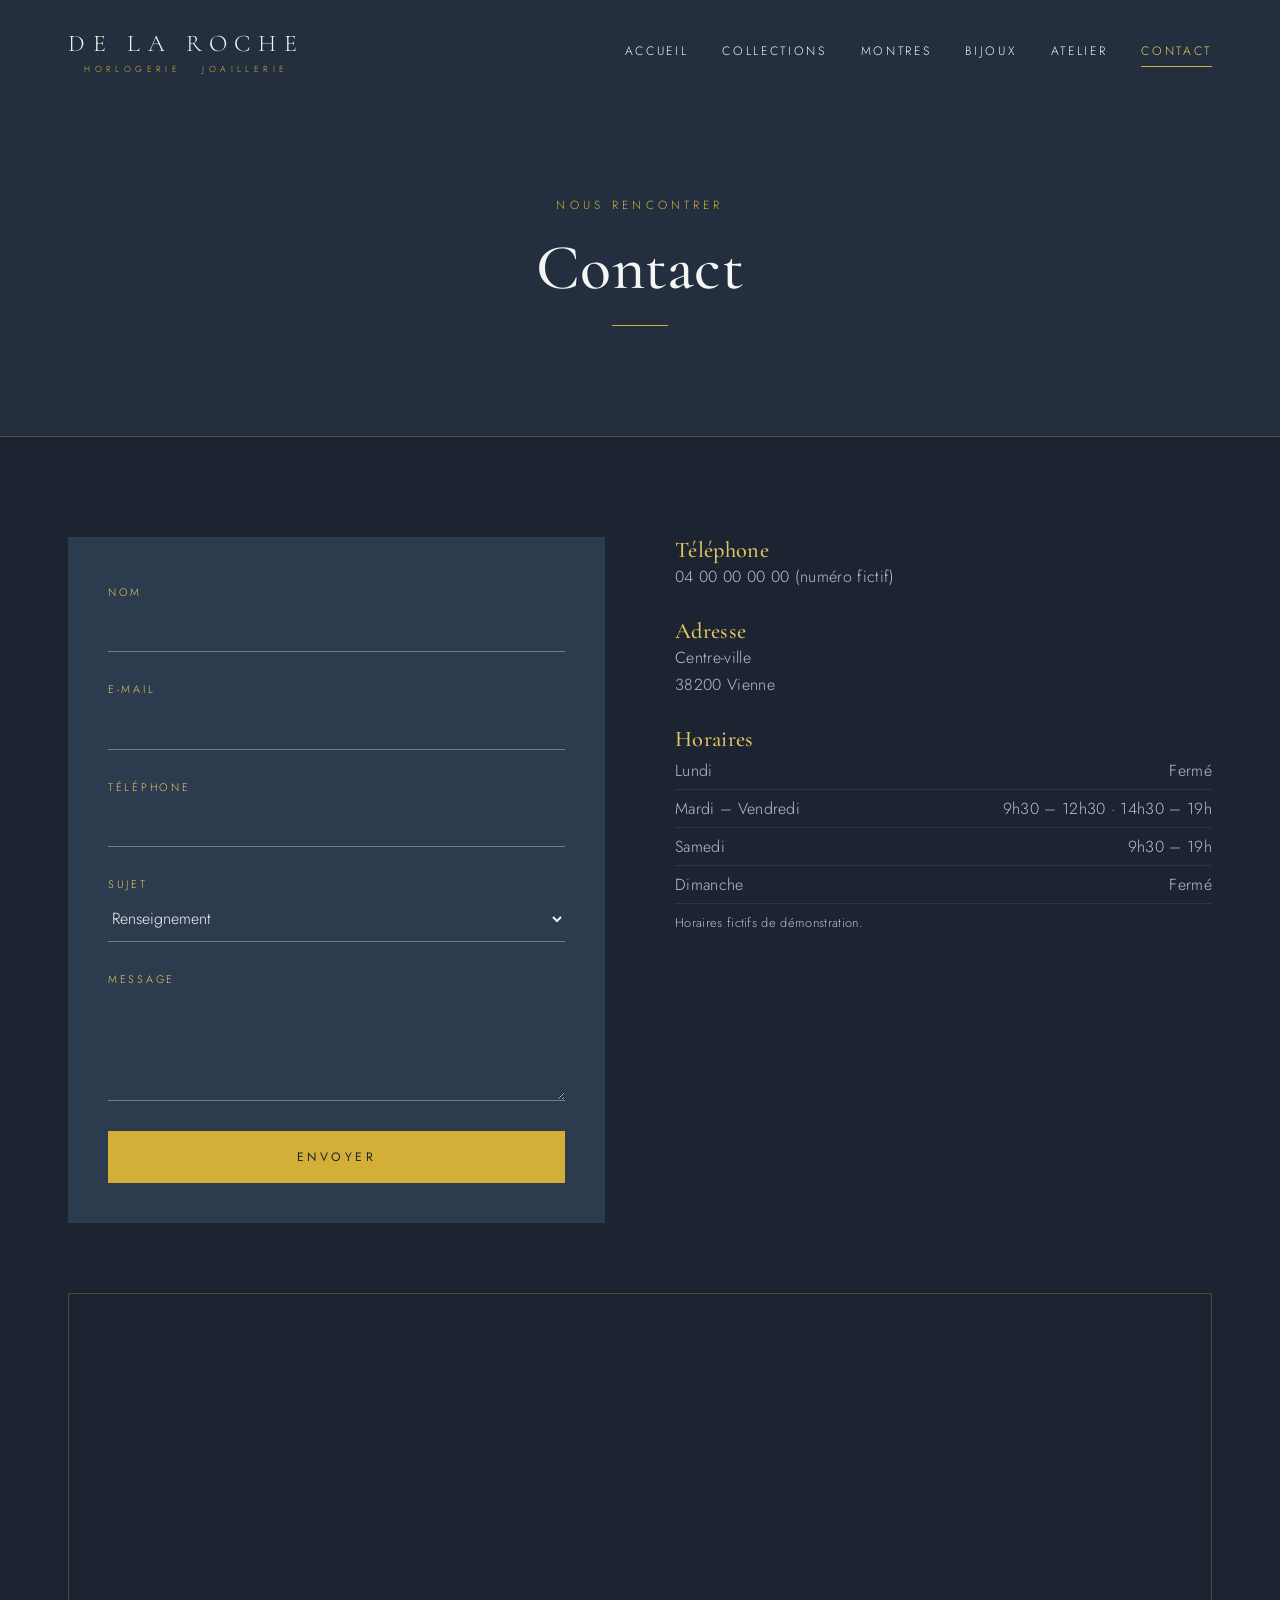
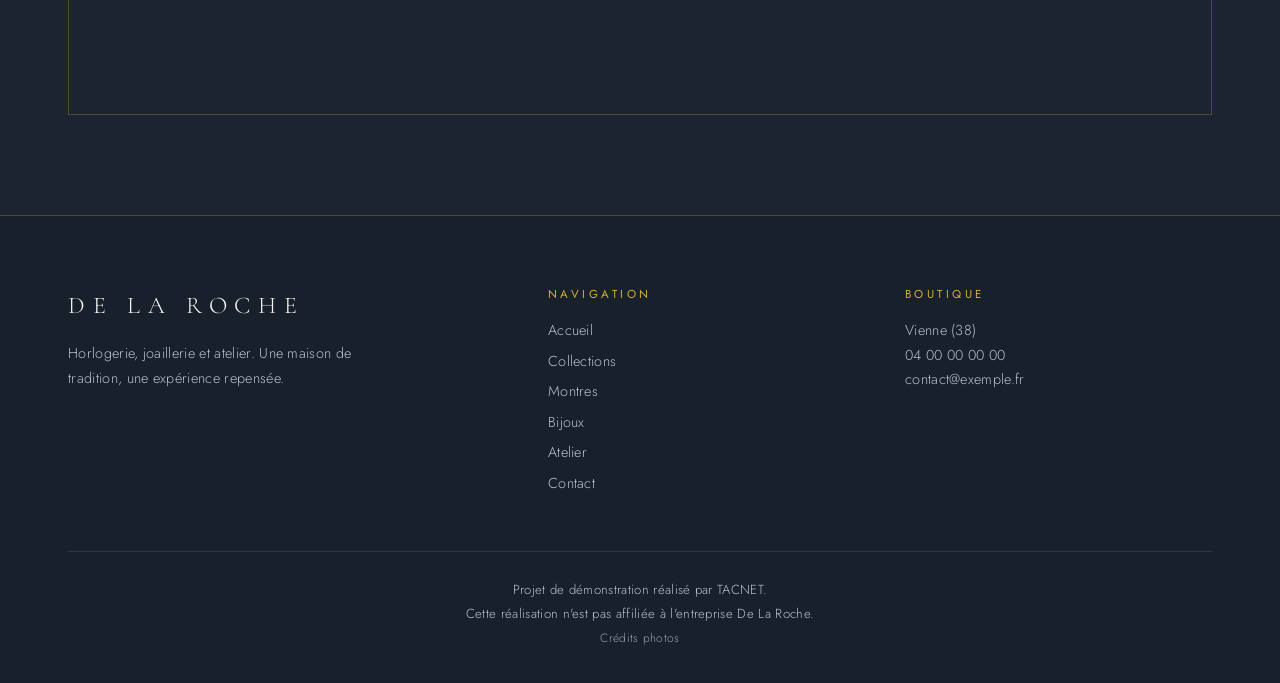
==== contact.html @ eddabe51 "Add files via upload" ====
<!DOCTYPE html>
<html lang="fr"><head><meta charset="utf-8"><meta name="viewport" content="width=device-width,initial-scale=1">
<title>Contact — De La Roche (démonstration)</title>
<link href="https://fonts.googleapis.com/css2?family=Cormorant+Garamond:ital,wght@0,400;0,500;1,400&family=Jost:wght@300;400&display=swap" rel="stylesheet">
<link rel="stylesheet" href="style.css"></head><body>
<header></header>
<main>
<div class="page-head"><span class="eyebrow">Nous rencontrer</span><h1>Contact</h1><div class="rule" style="margin:20px auto"></div></div>
<section><div class="wrap"><div class="contact">
<div class="formbox"><form id="contactForm">
<div><label for="n">Nom</label><input id="n" required></div>
<div><label for="e">E-mail</label><input id="e" type="email" required></div>
<div><label for="t">Téléphone</label><input id="t" type="tel"></div>
<div><label for="s">Sujet</label><select id="s"><option>Renseignement</option><option>Montres</option><option>Bijoux</option><option>Atelier</option><option>Estimation</option></select></div>
<div><label for="m">Message</label><textarea id="m" required></textarea></div>
<button class="btn" type="submit">Envoyer</button>
<div class="ok" id="ok">Merci. Ceci est une démonstration : aucun message n'a été envoyé.</div>
</form></div>
<div>
<div class="info-item"><h3>Téléphone</h3><p>04 00 00 00 00 (numéro fictif)</p></div>
<div class="info-item"><h3>Adresse</h3><p>Centre-ville<br>38200 Vienne</p></div>
<div class="info-item"><h3>Horaires</h3><table><tr><td>Lundi</td><td>Fermé</td></tr><tr><td>Mardi – Vendredi</td><td>9h30 – 12h30 · 14h30 – 19h</td></tr><tr><td>Samedi</td><td>9h30 – 19h</td></tr><tr><td>Dimanche</td><td>Fermé</td></tr></table><p style="font-size:.8rem;margin-top:8px">Horaires fictifs de démonstration.</p></div>
</div></div>
<div class="map"><iframe title="Carte de Vienne" loading="lazy" src="https://www.openstreetmap.org/export/embed.html?bbox=4.8620%2C45.5160%2C4.9100%2C45.5380&layer=mapnik"></iframe></div>
</div></section>
</main>
<footer></footer>
<script src="script.js"></script></body></html>
---- style.css ----
:root{--bg:#1b2430;--sec:#232f3e;--card:#2d3b4f;--text:#f5f5f5;--gold:#d4af37;--gold-soft:#e6c964;--mute:#b9c2ce;--line:rgba(212,175,55,.28)}
*{box-sizing:border-box;margin:0;padding:0}
html{scroll-behavior:smooth}
body{background:var(--bg);color:var(--text);font-family:'Jost','Helvetica Neue',Arial,sans-serif;font-weight:300;line-height:1.7;letter-spacing:.02em}
h1,h2,h3{font-family:'Cormorant Garamond',Georgia,serif;font-weight:500;line-height:1.15}
a{color:inherit;text-decoration:none}
img{display:block;max-width:100%}
.eyebrow{font-size:.74rem;letter-spacing:.35em;text-transform:uppercase;color:var(--gold)}
.wrap{max-width:1200px;margin:0 auto;padding:0 28px}
section{padding:100px 0;background:var(--bg)}
section.alt{background:var(--sec)}
.rule{width:56px;height:1px;background:var(--gold);margin:22px 0}
.center{text-align:center}.center .rule{margin:22px auto}
h2{font-size:clamp(2rem,4vw,3.2rem)}
.lead{max-width:620px;color:var(--mute)}.center .lead{margin:0 auto}

header{position:fixed;inset:0 0 auto 0;z-index:50;transition:.4s;padding:24px 0}
header.solid{background:rgba(27,36,48,.96);backdrop-filter:blur(10px);padding:12px 0;border-bottom:1px solid var(--line)}
.nav{display:flex;align-items:center;justify-content:space-between}
.logo{font-family:'Cormorant Garamond',serif;font-size:1.5rem;letter-spacing:.32em;text-transform:uppercase}
.logo small{display:block;font:300 .55rem 'Jost',sans-serif;letter-spacing:.5em;color:var(--gold);text-align:center;margin-top:-2px}
nav ul{display:flex;gap:34px;list-style:none}
nav a{font-size:.76rem;letter-spacing:.22em;text-transform:uppercase;padding:6px 0;border-bottom:1px solid transparent;transition:.3s}
nav a:hover,nav a.on{color:var(--gold-soft);border-color:var(--gold)}
.burger{display:none;background:none;border:0;color:var(--text);font-size:1.6rem;cursor:pointer}

.btn{display:inline-block;padding:16px 38px;border:1px solid var(--gold);background:var(--gold);color:#1b2430;font-size:.76rem;font-weight:400;letter-spacing:.28em;text-transform:uppercase;transition:.35s;cursor:pointer;font-family:inherit}
.btn:hover{background:transparent;color:var(--gold-soft)}
.btn.ghost{background:transparent;color:var(--gold-soft)}.btn.ghost:hover{background:var(--gold);color:#1b2430}

.hero{min-height:100vh;display:flex;align-items:center;position:relative;overflow:hidden;padding:130px 0 90px}
.hero-bg{position:absolute;inset:0;background:url(images/hero.jpg) center/cover;animation:zoom 22s ease-out both;filter:brightness(1.25) saturate(1.05)}
.hero::before{content:"";position:absolute;inset:0;z-index:1;background:linear-gradient(95deg,rgba(27,36,48,.95) 0%,rgba(27,36,48,.8) 38%,rgba(27,36,48,0) 72%)}
.hero::after{content:"";position:absolute;inset:0;z-index:1;background:linear-gradient(0deg,var(--bg) 0%,transparent 22%)}
@keyframes zoom{from{transform:scale(1.12)}to{transform:scale(1)}}
.hero .wrap{position:relative;z-index:2;width:100%}
.hero-bg{background-position:100% 50%;background-size:auto 115%;background-repeat:no-repeat;background-color:#2a2420}
.hero-text{max-width:620px;animation:rise 1.2s .2s both}
@keyframes rise{from{opacity:0;transform:translateY(30px)}}
.hero h1{font-size:clamp(2.4rem,5vw,4.4rem);margin:24px 0}
.hero h1 em{color:var(--gold-soft);font-style:italic}
.hero p{color:#e4e8ee;font-size:1.15rem;max-width:480px;margin-bottom:44px}
.hero-badges{position:absolute;z-index:2;bottom:60px;right:max(28px,calc((100vw - 1200px)/2 + 28px));display:flex;gap:40px;font-size:.7rem;letter-spacing:.25em;text-transform:uppercase;color:var(--gold-soft)}
.hero-badges b{display:block;font:500 2rem 'Cormorant Garamond',serif;letter-spacing:0;color:var(--text)}

.page-head{padding:190px 0 90px;text-align:center;position:relative;background:var(--sec);border-bottom:1px solid var(--line)}
.page-head.img{background-size:cover;background-position:center}
.page-head.img::before{content:"";position:absolute;inset:0;background:linear-gradient(rgba(27,36,48,.78),rgba(27,36,48,.9))}
.page-head>*{position:relative}
.page-head h1{font-size:clamp(2.4rem,5vw,4rem);margin:14px 0}

.grid{display:grid;gap:28px}
.g3{grid-template-columns:repeat(3,1fr)}.g2{grid-template-columns:repeat(2,1fr)}.g4{grid-template-columns:repeat(4,1fr)}

.tile{position:relative;aspect-ratio:4/5;overflow:hidden;border:1px solid var(--line);display:flex;flex-direction:column;justify-content:flex-end;padding:30px;background:var(--card)}
.tile img{position:absolute;inset:0;width:100%;height:100%;object-fit:cover;transition:transform 1.2s cubic-bezier(.2,.7,.2,1)}
.tile::after{content:"";position:absolute;inset:0;background:linear-gradient(0deg,rgba(27,36,48,.92) 0%,rgba(27,36,48,.15) 55%)}
.tile:hover img{transform:scale(1.07)}
.tile h3,.tile span,.tile p{position:relative;z-index:2}
.tile h3{font-size:1.9rem}
.tile span{font-size:.7rem;letter-spacing:.25em;text-transform:uppercase;color:var(--gold-soft)}
.tile p{font-size:.88rem;color:#e4e8ee;max-height:0;opacity:0;overflow:hidden;transition:.5s}
.tile:hover p{max-height:60px;opacity:1}
.tile.wide{grid-column:span 2;aspect-ratio:auto;min-height:340px}

.split{display:grid;grid-template-columns:1fr 1fr;gap:80px;align-items:center}
.photo{position:relative}
.photo img{width:100%;aspect-ratio:4/5;object-fit:cover;border:1px solid var(--line)}
.photo::before{content:"";position:absolute;inset:18px -18px -18px 18px;border:1px solid var(--gold);z-index:-1}
.stats{display:grid;grid-template-columns:repeat(3,1fr);gap:20px;margin-top:36px}
.stats b{display:block;font:500 2.6rem 'Cormorant Garamond',serif;color:var(--gold)}
.stats small{font-size:.7rem;letter-spacing:.2em;text-transform:uppercase;color:var(--mute)}

.product{background:var(--card);border:1px solid transparent;transition:.4s;overflow:hidden}
.product:hover{border-color:var(--gold);transform:translateY(-5px);box-shadow:0 20px 40px rgba(0,0,0,.25)}
.product .img{aspect-ratio:1;overflow:hidden;background:var(--sec)}
.product .img img{width:100%;height:100%;object-fit:cover;transition:transform 1.2s cubic-bezier(.2,.7,.2,1)}
.product:hover .img img{transform:scale(1.07)}
.product .info{padding:22px 24px 28px}
.product small{font-size:.66rem;letter-spacing:.28em;text-transform:uppercase;color:var(--gold-soft)}
.product h3{font-size:1.5rem;margin:4px 0}
.product p{font-size:.9rem;color:var(--mute)}
.product .more{display:inline-block;margin-top:14px;font-size:.7rem;letter-spacing:.25em;text-transform:uppercase;color:var(--gold-soft);border-bottom:1px solid var(--gold)}
.filters{display:flex;gap:12px;justify-content:center;flex-wrap:wrap;margin-bottom:50px}
.filters button{background:none;border:1px solid var(--line);color:var(--text);padding:10px 22px;font:inherit;font-size:.72rem;letter-spacing:.22em;text-transform:uppercase;cursor:pointer;transition:.3s}
.filters button:hover,.filters button.on{background:var(--gold);color:#1b2430;border-color:var(--gold)}
.product.hide{display:none}

.service{background:var(--card);border:1px solid transparent;transition:.4s;overflow:hidden}
.service:hover{border-color:var(--gold)}
.service img{width:100%;aspect-ratio:3/2;object-fit:cover}
.service div{padding:28px 30px 34px}
.service .n{font:500 1.6rem 'Cormorant Garamond',serif;color:var(--gold)}
.service h3{font-size:1.7rem;margin:2px 0 8px}
.service p{color:var(--mute);font-size:.95rem}

.banner{text-align:center;position:relative;background:linear-gradient(rgba(27,36,48,.82),rgba(27,36,48,.9)),url(images/atelier-3.jpg) center/cover}
.banner h2{margin:16px 0 34px}

.contact{display:grid;grid-template-columns:1fr 1fr;gap:70px}
.info-item{margin-bottom:28px}
.info-item h3{font-size:1.4rem;color:var(--gold-soft)}
.info-item p,.info-item td{color:var(--mute)}
table{border-collapse:collapse;width:100%}td{padding:5px 0;border-bottom:1px solid rgba(255,255,255,.08)}td:last-child{text-align:right}
.formbox{background:var(--card);padding:40px}
form{display:grid;gap:22px}
label{font-size:.68rem;letter-spacing:.25em;text-transform:uppercase;color:var(--gold-soft)}
input,textarea,select{width:100%;background:transparent;border:0;border-bottom:1px solid rgba(245,245,245,.35);color:var(--text);padding:10px 0;font:inherit;outline:0;transition:.3s}
select option{background:var(--card);color:var(--text)}
input:focus,textarea:focus,select:focus{border-color:var(--gold)}
textarea{min-height:110px;resize:vertical}
.ok{display:none;color:var(--gold-soft);border:1px solid var(--gold);padding:14px 18px;font-size:.9rem}
.map{margin-top:70px;border:1px solid var(--line)}
.map iframe{display:block;width:100%;height:420px;border:0}

footer{background:#18202b;padding:70px 0 34px;border-top:1px solid var(--line);font-size:.9rem;color:var(--mute)}
.foot{display:grid;grid-template-columns:1.4fr 1fr 1fr;gap:50px;margin-bottom:50px}
footer .logo{color:var(--text)}
footer h4{font:400 .72rem 'Jost',sans-serif;letter-spacing:.3em;text-transform:uppercase;color:var(--gold);margin-bottom:16px}
footer li{list-style:none;margin-bottom:6px}footer li a:hover,.disclaimer a:hover{color:var(--gold-soft)}
.disclaimer{border-top:1px solid rgba(255,255,255,.1);padding-top:26px;text-align:center;font-size:.82rem;line-height:1.8}
.credits-list li{margin:8px 0;color:var(--mute);font-size:.92rem}

.reveal{opacity:0;transform:translateY(30px);transition:1s cubic-bezier(.2,.7,.2,1)}
.reveal.in{opacity:1;transform:none}

@media(max-width:900px){
.split,.contact,.foot{grid-template-columns:1fr}
.g3,.g4{grid-template-columns:repeat(2,1fr)}
.hero-badges{display:none}.hero::before{background:rgba(27,36,48,.75)}
section{padding:80px 0}.split{gap:50px}.photo::before{inset:12px -8px -12px 8px}
.burger{display:block}
nav ul{position:fixed;inset:0 0 0 30%;background:var(--bg);flex-direction:column;justify-content:center;padding:40px;transform:translateX(100%);transition:.4s;border-left:1px solid var(--line)}
nav ul.open{transform:none}.formbox{padding:28px}}
@media(max-width:560px){.g3,.g4,.g2{grid-template-columns:1fr}.tile.wide{grid-column:auto}.tile{aspect-ratio:1}.stats{grid-template-columns:1fr}.tile p{max-height:60px;opacity:1}}
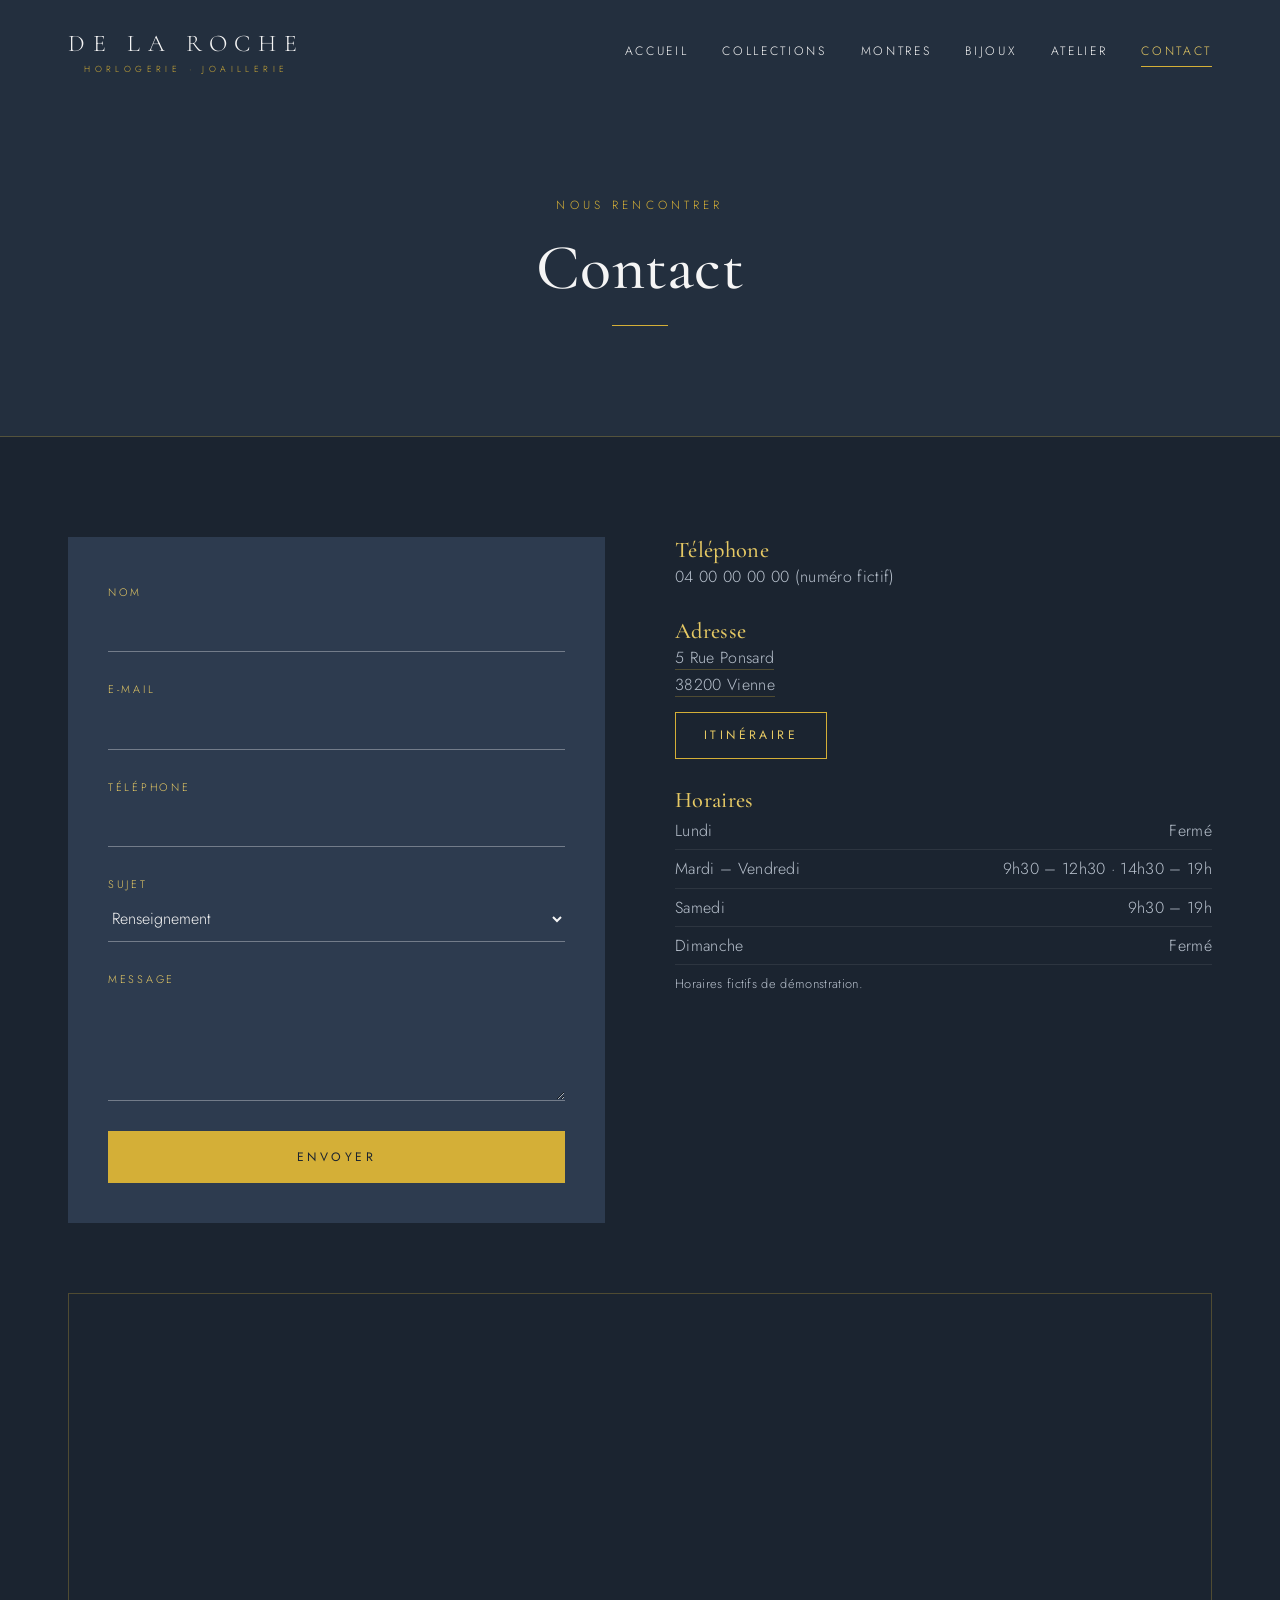
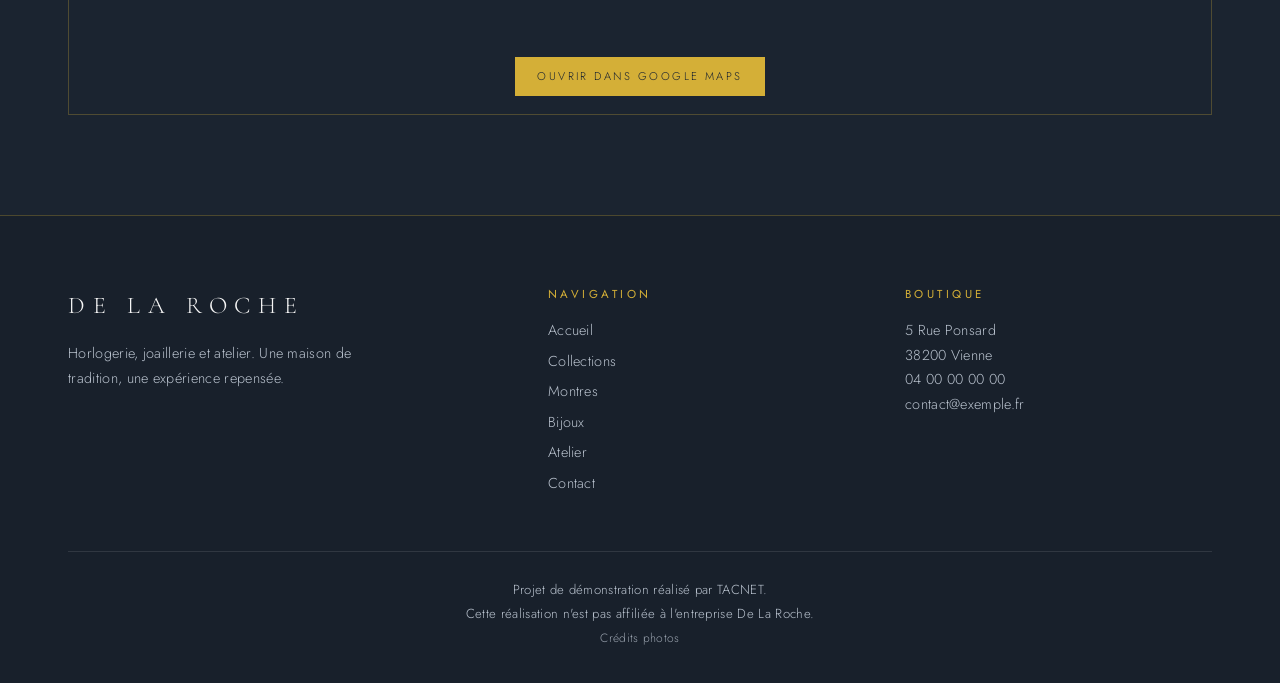
==== commit eac33ed7: "Add files via upload" ====
--- a/contact.html
+++ b/contact.html
@@ -18,10 +18,10 @@
 </form></div>
 <div>
 <div class="info-item"><h3>Téléphone</h3><p>04 00 00 00 00 (numéro fictif)</p></div>
-<div class="info-item"><h3>Adresse</h3><p>Centre-ville<br>38200 Vienne</p></div>
+<div class="info-item"><h3>Adresse</h3><p><a class="maplink" href="https://www.google.com/maps/search/?api=1&query=5+Rue+Ponsard+38200+Vienne" target="_blank" rel="noopener">5 Rue Ponsard<br>38200 Vienne</a></p><a class="btn ghost" style="margin-top:14px;padding:12px 28px" href="https://www.google.com/maps/search/?api=1&query=5+Rue+Ponsard+38200+Vienne" target="_blank" rel="noopener">Itinéraire</a></div>
 <div class="info-item"><h3>Horaires</h3><table><tr><td>Lundi</td><td>Fermé</td></tr><tr><td>Mardi – Vendredi</td><td>9h30 – 12h30 · 14h30 – 19h</td></tr><tr><td>Samedi</td><td>9h30 – 19h</td></tr><tr><td>Dimanche</td><td>Fermé</td></tr></table><p style="font-size:.8rem;margin-top:8px">Horaires fictifs de démonstration.</p></div>
 </div></div>
-<div class="map"><iframe title="Carte de Vienne" loading="lazy" src="https://www.openstreetmap.org/export/embed.html?bbox=4.8620%2C45.5160%2C4.9100%2C45.5380&layer=mapnik"></iframe></div>
+<div class="map"><iframe title="Carte : 5 Rue Ponsard, 38200 Vienne" loading="lazy" src="https://www.google.com/maps?q=5+Rue+Ponsard+38200+Vienne&output=embed"></iframe><a class="map-hit" href="https://www.google.com/maps/search/?api=1&query=5+Rue+Ponsard+38200+Vienne" target="_blank" rel="noopener" aria-label="Ouvrir 5 Rue Ponsard, 38200 Vienne dans Google Maps"><span>Ouvrir dans Google Maps</span></a></div>
 </div></section>
 </main>
 <footer></footer>
--- a/style.css
+++ b/style.css
@@ -110,7 +110,10 @@
 input:focus,textarea:focus,select:focus{border-color:var(--gold)}
 textarea{min-height:110px;resize:vertical}
 .ok{display:none;color:var(--gold-soft);border:1px solid var(--gold);padding:14px 18px;font-size:.9rem}
-.map{margin-top:70px;border:1px solid var(--line)}
+.map{margin-top:70px;border:1px solid var(--line);position:relative}
+.map-hit{position:absolute;inset:0;display:flex;align-items:flex-end;justify-content:center;padding:18px}
+.map-hit span{background:var(--gold);color:#1b2430;font-size:.7rem;letter-spacing:.22em;text-transform:uppercase;padding:10px 22px}
+.maplink{color:var(--mute);border-bottom:1px solid var(--line);transition:.3s}.maplink:hover{color:var(--gold-soft);border-color:var(--gold)}
 .map iframe{display:block;width:100%;height:420px;border:0}
 
 footer{background:#18202b;padding:70px 0 34px;border-top:1px solid var(--line);font-size:.9rem;color:var(--mute)}
